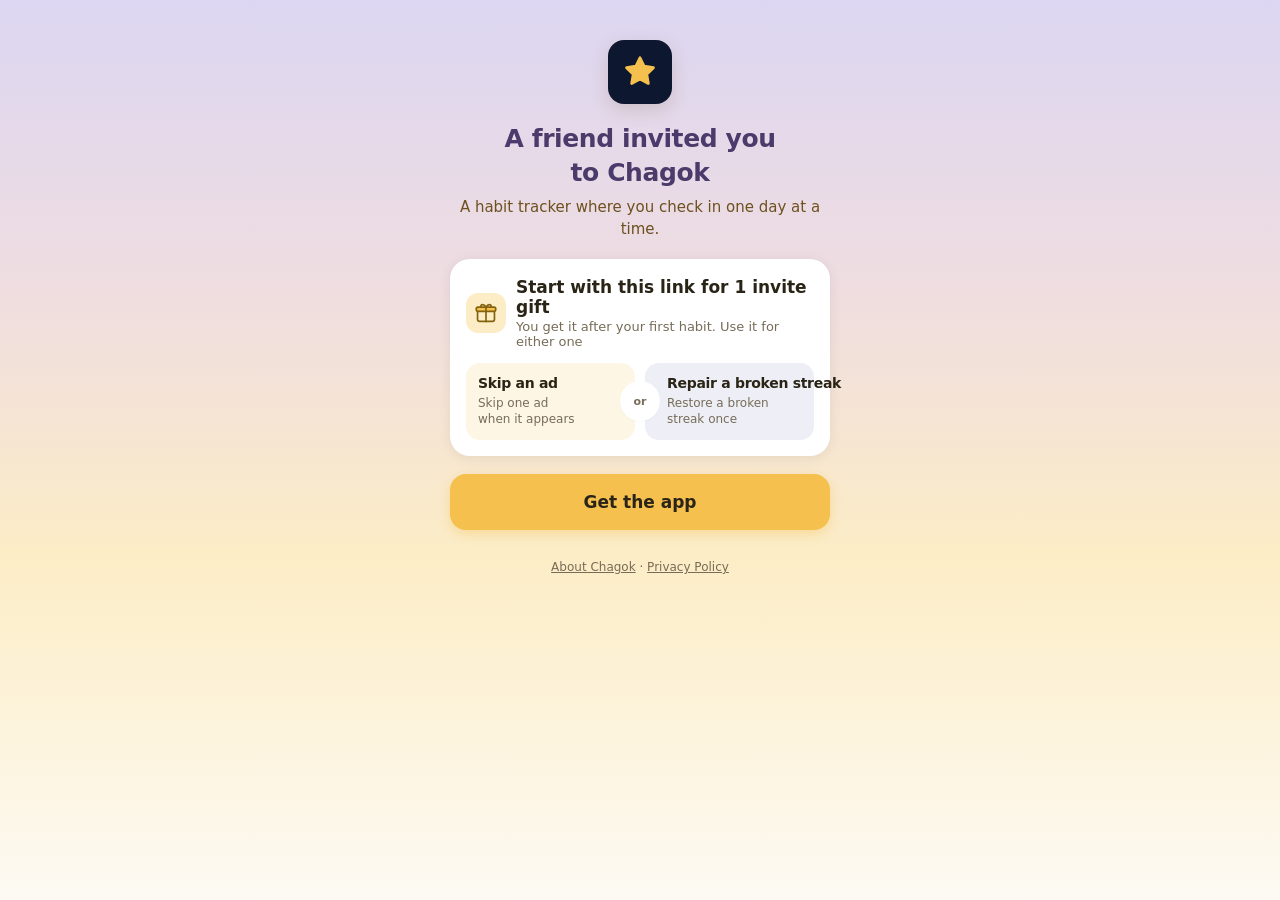
==== invite/index.html @ 75404566 "친구 초대 페이지 추가, 개인정보 처리방침에 친구 초대 항목 추가 Co-Authored-By: Claude Opus 5.5 <noreply@anthropic.com>" ====
<!doctype html>
<html lang="ko">
<head>
<meta charset="utf-8">
<meta name="viewport" content="width=device-width, initial-scale=1, viewport-fit=cover">
<title>친구가 차곡차곡에 초대했어요</title>
<meta name="description" content="이 링크로 시작하면 광고 건너뛰기 또는 끊긴 연속 이어가기 선물 1회">
<meta property="og:title" content="친구가 차곡차곡에 초대했어요">
<meta property="og:description" content="이 링크로 시작하면 광고 건너뛰기 또는 끊긴 연속 이어가기 선물 1회">
<meta property="og:type" content="website">
<meta name="robots" content="noindex">
<style>
  :root {
    --text: #2A2416;
    --muted: #776C58;
    --brown: #6E501F;
    --gold: #F5C04E;
    --gold-deep: #84630E;
    --ink: #2B2418;
    --dusk-text: #4A3B6B;
    --card: #FFFFFF;
    --hairline: #F2EBDA;
    --ad-tile: #FDF6E4;
    --rest-tile: #EEEFF6;
    --bg: linear-gradient(180deg, #DCD6F2 0%, #EFDDE0 32%, #FCEDC6 62%, #FDFAF3 100%);
  }
  @media (prefers-color-scheme: dark) {
    :root {
      --text: #F3ECDF;
      --muted: #A89C86;
      --brown: #F0D9A6;
      --gold-deep: #F4C862;
      --dusk-text: #F0D9A6;
      --card: #221E17;
      --hairline: #2E2920;
      --ad-tile: #2D2617;
      --rest-tile: #262A42;
      --bg: linear-gradient(180deg, #2A2542 0%, #2E2530 32%, #2D2617 62%, #17140F 100%);
    }
  }
  * { box-sizing: border-box; }
  html, body { margin: 0; min-height: 100%; }
  body {
    background: var(--bg);
    background-attachment: fixed;
    color: var(--text);
    font-family: -apple-system, BlinkMacSystemFont, "Apple SD Gothic Neo", "Hiragino Sans", system-ui, sans-serif;
    -webkit-font-smoothing: antialiased;
  }
  main {
    max-width: 420px;
    margin: 0 auto;
    padding: calc(40px + env(safe-area-inset-top)) 20px calc(40px + env(safe-area-inset-bottom));
    display: flex;
    flex-direction: column;
    align-items: center;
    gap: 18px;
    text-align: center;
  }
  .mark {
    width: 64px; height: 64px; border-radius: 16px;
    background: #0E1730;
    display: flex; align-items: center; justify-content: center;
    box-shadow: 0 6px 18px rgba(110, 80, 31, 0.18);
  }
  h1 { margin: 0; font-size: 25px; line-height: 1.35; letter-spacing: -0.4px; color: var(--dusk-text); }
  .lead { margin: 6px 0 0; font-size: 15px; line-height: 1.5; color: var(--brown); }
  .card {
    width: 100%;
    background: var(--card);
    border-radius: 20px;
    padding: 18px 16px 16px;
    box-shadow: 0 2px 12px rgba(75, 70, 54, 0.1);
    display: flex; flex-direction: column; gap: 14px;
    text-align: left;
  }
  .gift-head { display: flex; align-items: center; gap: 10px; }
  .gift-icon {
    width: 40px; height: 40px; flex-shrink: 0; border-radius: 12px;
    background: #FCEDC6; display: flex; align-items: center; justify-content: center;
  }
  .gift-title { font-size: 17px; font-weight: 700; }
  .gift-sub { font-size: 13px; color: var(--muted); margin-top: 2px; }
  .tiles { position: relative; display: grid; grid-template-columns: repeat(2, minmax(0, 1fr)); gap: 10px; }
  .tile { border-radius: 14px; padding: 12px 10px 12px 12px; word-break: keep-all; }
  .tile.ad { background: var(--ad-tile); }
  .tile.rest { background: var(--rest-tile); padding-left: 22px; }
  .tile b { display: block; font-size: 14px; white-space: nowrap; letter-spacing: -0.3px; }
  .tile span { display: block; margin-top: 4px; font-size: 12px; line-height: 1.4; color: var(--muted); }
  .or {
    position: absolute; left: 50%; top: 50%; transform: translate(-50%, -50%);
    width: 34px; height: 34px; border-radius: 17px; background: var(--card);
    box-shadow: 0 0 0 3px var(--card), 0 1px 4px rgba(75, 70, 54, 0.18);
    display: flex; align-items: center; justify-content: center;
    font-size: 11px; font-weight: 700; color: var(--muted);
  }
  .code-row { display: flex; align-items: center; justify-content: space-between; border-top: 1px solid var(--hairline); padding-top: 12px; }
  .code-row small { font-size: 13px; color: var(--muted); }
  .code { font-size: 20px; font-weight: 700; letter-spacing: 4px; font-family: ui-rounded, -apple-system, system-ui, sans-serif; }
  .button {
    width: 100%; height: 56px; border: 0; border-radius: 16px;
    background: var(--gold); color: var(--ink);
    font: inherit; font-size: 17px; font-weight: 700;
    display: flex; align-items: center; justify-content: center;
    text-decoration: none; cursor: pointer;
    box-shadow: 0 4px 12px rgba(245, 192, 78, 0.4);
  }
  ol { margin: 2px 0 0; padding: 0 4px; width: 100%; list-style: none; text-align: left; display: flex; flex-direction: column; gap: 9px; counter-reset: step; }
  li { display: flex; gap: 10px; font-size: 14px; line-height: 1.45; color: var(--brown); counter-increment: step; }
  li::before { content: counter(step); font-weight: 700; color: var(--gold-deep); }
  .hidden { display: none; }
  footer { margin-top: 12px; font-size: 12px; color: var(--muted); }
  footer a { color: var(--muted); }
</style>
</head>
<body>
<main>
  <div class="mark" aria-hidden="true">
    <svg width="34" height="34" viewBox="-12 -12 24 24"><path d="M0,-10 L2.94,-4.05 L9.51,-3.09 L4.76,1.55 L5.88,8.09 L0,5 L-5.88,8.09 L-4.76,1.55 L-9.51,-3.09 L-2.94,-4.05Z" fill="#F5C04E" stroke="#F5C04E" stroke-width="2" stroke-linejoin="round"/></svg>
  </div>
  <div>
    <h1 data-t="title">친구가 차곡차곡에<br>초대했어요</h1>
    <p class="lead" data-t="lead">하루에 하나씩 체크하며 습관을 쌓는 앱이에요.</p>
  </div>

  <section class="card" id="gift">
    <div class="gift-head">
      <div class="gift-icon" aria-hidden="true">
        <svg width="22" height="22" viewBox="0 0 26 26"><rect x="3" y="10" width="20" height="13" rx="2.5" fill="none" stroke="#84630E" stroke-width="2"/><rect x="1.5" y="6" width="23" height="5" rx="2" fill="#F5C04E" stroke="#84630E" stroke-width="2"/><path d="M13 6v17M13 6c-2-4-7-4-6 0M13 6c2-4 7-4 6 0" fill="none" stroke="#84630E" stroke-width="2" stroke-linecap="round"/></svg>
      </div>
      <div>
        <div class="gift-title" data-t="giftTitle">이 링크로 시작하면 초대 선물 1개</div>
        <div class="gift-sub" data-t="giftSub">첫 습관을 만들면 받고, 둘 중 하나로 써요</div>
      </div>
    </div>
    <div class="tiles">
      <div class="tile ad"><b data-t="adTitle">광고 건너뛰기</b><span data-t="adSub">광고가 나올 때<br>한 번 건너뛰기</span></div>
      <div class="tile rest"><b data-t="restTitle">끊긴 연속 이어가기</b><span data-t="restSub">끊긴 연속을<br>한 번 되살리기</span></div>
      <div class="or" data-t="or">또는</div>
    </div>
    <div class="code-row" id="code-row">
      <small data-t="codeLabel">초대 코드</small>
      <span class="code" id="code"></span>
    </div>
  </section>

  <a class="button" id="get" href="https://apps.apple.com/app/id6822179228" data-t="button">코드 복사하고 앱 받기</a>

  <ol id="steps">
    <li data-t="step1">버튼을 누르면 코드가 복사되고 App Store가 열려요</li>
    <li data-t="step2">앱을 열고 오늘 탭의 [붙여넣기]로 코드를 등록해요</li>
    <li data-t="step3">첫 습관을 만들면 나도, 초대한 친구도 선물을 받아요</li>
  </ol>

  <footer><a href="/" data-t="about">차곡 소개</a> · <a href="/privacy/" id="privacy" data-t="privacy">개인정보 처리방침</a></footer>
</main>
<script>
  (function () {
    var appStore = "https://apps.apple.com/app/id6822179228";
    var texts = {
      en: {
        doc: "A friend invited you to Chagok",
        title: "A friend invited you<br>to Chagok",
        lead: "A habit tracker where you check in one day at a time.",
        giftTitle: "Start with this link for 1 invite gift",
        giftSub: "You get it after your first habit. Use it for either one",
        adTitle: "Skip an ad", adSub: "Skip one ad<br>when it appears",
        restTitle: "Repair a broken streak", restSub: "Restore a broken<br>streak once",
        or: "or", codeLabel: "Invite code",
        button: "Copy code and get the app", buttonNoCode: "Get the app",
        step1: "Tap the button to copy the code and open the App Store",
        step2: "Open the app and tap [Paste] on the Today tab to register the code",
        step3: "Create your first habit and you and your friend both get a gift",
        about: "About Chagok", privacy: "Privacy Policy", privacyHref: "/en/privacy/"
      },
      ja: {
        doc: "友だちがChagokに招待しました",
        title: "友だちがChagokに<br>招待しました",
        lead: "1日ずつチェックして習慣を積み重ねるアプリです。",
        giftTitle: "このリンクから始めると招待ギフト1個",
        giftSub: "最初の習慣を作るともらえて、どちらか1つに使えます",
        adTitle: "広告スキップ", adSub: "広告が出たとき<br>1回スキップ",
        restTitle: "途切れた連続をつなげる", restSub: "途切れた連続を<br>1回つなげる",
        or: "または", codeLabel: "招待コード",
        button: "コードをコピーしてアプリを入手", buttonNoCode: "アプリを入手",
        step1: "ボタンを押すとコードがコピーされ、App Storeが開きます",
        step2: "アプリを開いて今日タブの[ペースト]でコードを登録します",
        step3: "最初の習慣を作ると、あなたと友だちの両方にギフトが届きます",
        about: "Chagokについて", privacy: "プライバシーポリシー", privacyHref: "/en/privacy/"
      }
    };

    var lang = (navigator.language || "ko").slice(0, 2);
    var t = texts[lang];
    if (t) {
      document.documentElement.lang = lang;
      document.title = t.doc;
      document.querySelectorAll("[data-t]").forEach(function (el) {
        var value = t[el.getAttribute("data-t")];
        if (value) el.innerHTML = value;
      });
      document.getElementById("privacy").href = t.privacyHref;
    }

    var raw = new URLSearchParams(location.search).get("c") || "";
    var code = raw.toUpperCase();
    var isValid = /^[ABCDEFGHJKLMNPQRSTUVWXYZ23456789]{6}$/.test(code);
    var button = document.getElementById("get");

    if (!isValid) {
      document.getElementById("code-row").classList.add("hidden");
      document.getElementById("steps").classList.add("hidden");
      button.textContent = t ? t.buttonNoCode : "앱 받기";
      return;
    }
    document.getElementById("code").textContent = code;
    // 앱이 클립보드에서 링크를 알아보도록 초대 링크 전체를 복사한다.
    var link = location.origin + "/invite/?c=" + code;

    function copyFallback(text) {
      var area = document.createElement("textarea");
      area.value = text;
      area.setAttribute("readonly", "");
      area.style.position = "fixed";
      area.style.opacity = "0";
      document.body.appendChild(area);
      area.select();
      try { document.execCommand("copy"); } catch (e) {}
      document.body.removeChild(area);
    }

    button.addEventListener("click", function (event) {
      event.preventDefault();
      var open = function () { location.href = appStore; };
      if (navigator.clipboard && navigator.clipboard.writeText) {
        navigator.clipboard.writeText(link).then(open, function () { copyFallback(link); open(); });
      } else {
        copyFallback(link);
        open();
      }
    });
  })();
</script>
</body>
</html>
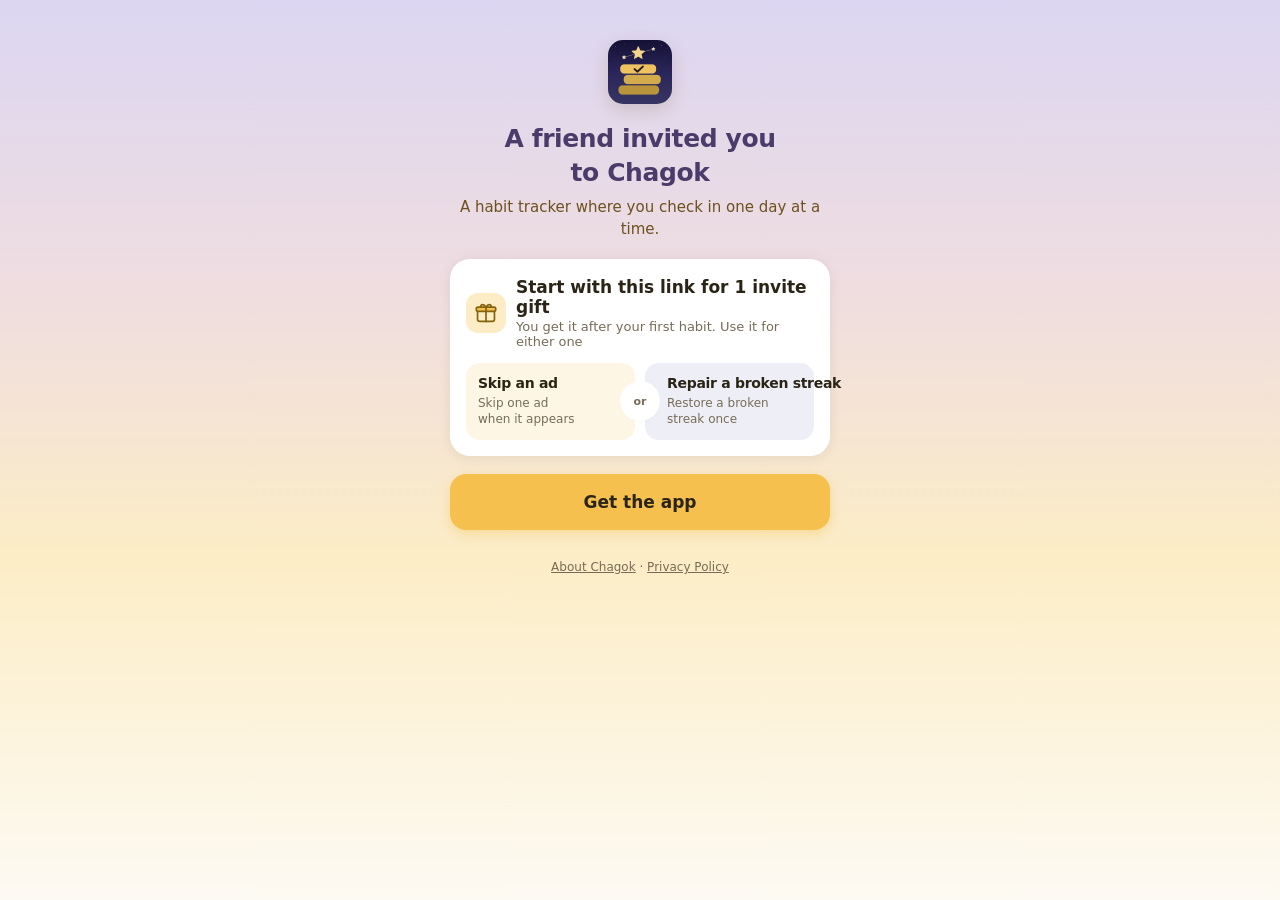
==== commit 3a5ed00e: "초대 페이지에 앱 아이콘과 링크 미리보기 이미지 넣고 미리보기 문구 다듬기 Co-Authored-By: Claude Opus 5.5 <noreply@anthropic.com>" ====
--- a/invite/index.html
+++ b/invite/index.html
@@ -4,10 +4,17 @@
 <meta charset="utf-8">
 <meta name="viewport" content="width=device-width, initial-scale=1, viewport-fit=cover">
 <title>친구가 차곡차곡에 초대했어요</title>
-<meta name="description" content="이 링크로 시작하면 광고 건너뛰기 또는 끊긴 연속 이어가기 선물 1회">
+<meta name="description" content="함께 시작하면 둘 다 선물을 받아요">
+<meta property="og:site_name" content="차곡차곡">
 <meta property="og:title" content="친구가 차곡차곡에 초대했어요">
-<meta property="og:description" content="이 링크로 시작하면 광고 건너뛰기 또는 끊긴 연속 이어가기 선물 1회">
+<meta property="og:description" content="함께 시작하면 둘 다 선물을 받아요">
 <meta property="og:type" content="website">
+<meta property="og:url" content="https://hjlim2019.github.io/invite/">
+<meta property="og:image" content="https://hjlim2019.github.io/invite/og.png">
+<meta property="og:image:width" content="1200">
+<meta property="og:image:height" content="630">
+<meta property="og:image:alt" content="노을 진 언덕에 두 친구와 강아지가 앉아 별을 바라보는 그림">
+<meta name="twitter:card" content="summary_large_image">
 <meta name="robots" content="noindex">
 <style>
   :root {
@@ -58,9 +65,8 @@
     text-align: center;
   }
   .mark {
-    width: 64px; height: 64px; border-radius: 16px;
-    background: #0E1730;
-    display: flex; align-items: center; justify-content: center;
+    width: 64px; height: 64px; border-radius: 15px;
+    display: block;
     box-shadow: 0 6px 18px rgba(110, 80, 31, 0.18);
   }
   h1 { margin: 0; font-size: 25px; line-height: 1.35; letter-spacing: -0.4px; color: var(--dusk-text); }
@@ -115,9 +121,7 @@
 </head>
 <body>
 <main>
-  <div class="mark" aria-hidden="true">
-    <svg width="34" height="34" viewBox="-12 -12 24 24"><path d="M0,-10 L2.94,-4.05 L9.51,-3.09 L4.76,1.55 L5.88,8.09 L0,5 L-5.88,8.09 L-4.76,1.55 L-9.51,-3.09 L-2.94,-4.05Z" fill="#F5C04E" stroke="#F5C04E" stroke-width="2" stroke-linejoin="round"/></svg>
-  </div>
+  <img class="mark" src="/invite/icon.png" width="64" height="64" alt="차곡차곡 앱 아이콘">
   <div>
     <h1 data-t="title">친구가 차곡차곡에<br>초대했어요</h1>
     <p class="lead" data-t="lead">하루에 하나씩 체크하며 습관을 쌓는 앱이에요.</p>
